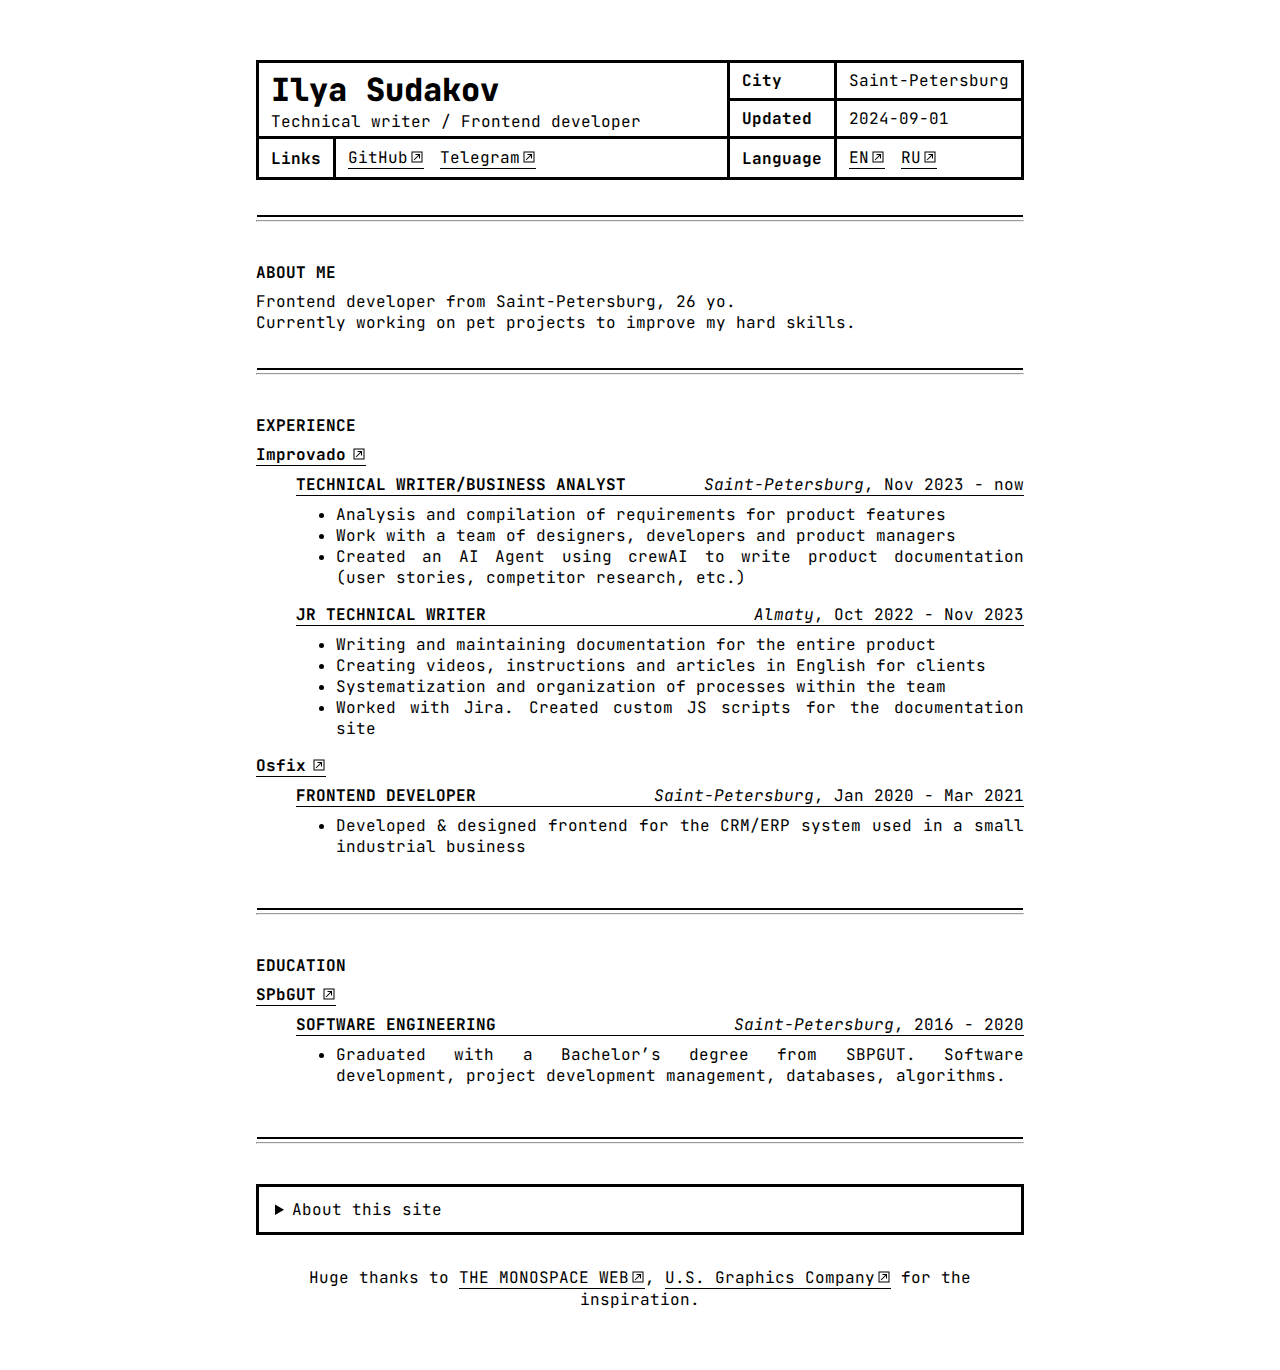
==== en/index.html @ 4d337430 "Fixed lang links" ====
<!DOCTYPE html>
<html lang="en">
  <head>
    <meta charset="UTF-8" />
    <meta name="viewport" content="width=device-width, initial-scale=1.0" />
    <meta name="description" content="Portfolio blog" />
    <title>Ilya Sudakov - Resume</title>
    <link rel="stylesheet" href="../src/styles.css" />

    <link rel="preconnect" href="https://fonts.googleapis.com" />
    <link rel="preconnect" href="https://fonts.gstatic.com" crossorigin />
    <link
      href="https://fonts.googleapis.com/css2?family=JetBrains+Mono:ital,wght@0,100..800;1,100..800&display=swap"
      rel="stylesheet"
    />
    <meta lang="en" />
  </head>
  <body>
    <main class="container">
      <table class="table">
        <tbody>
          <tr>
            <td rowspan="2" colspan="2">
              <div class="table__title">Ilya Sudakov</div>
              <div class="table__sub-title">Technical writer / Frontend
developer</div>
            </td>
            <td class="table__column-name full-width">City</td>
            <td style="white-space: pre">Saint-Petersburg</td>
          </tr>
          <tr>
            <td class="table__column-name">Updated</td>
            <td style="white-space: pre">2024-09-01</td>
          </tr>
          <tr>
            <td class="table__column-name fit-content">Links</td>
            <td class="full-width">
              <div class="table__list">
                <a href="https://github.com/ilyasudakov">GitHub</a>
                <a href="https://t.me/ilyasudakov">Telegram</a>
              </div>
            </td>
            <td class="table__column-name">Language</td>
            <td>
              <div class="table__list">
                <a href="/monospace/en">EN</a>
                <a href="/monospace/ru">RU</a>
              </div>
            </td>
          </tr>
        </tbody>
      </table>

      <table class="table table--mobile-only">
        <tbody>
          <tr>
            <td>
              <div class="table__title">Ilya Sudakov</div>
              <div class="table__sub-title">Technical writer / Frontend
developer</div>
            </td>
          </tr>
          <tr>
            <td class="full-width">
              <div class="table__list">
                <a href="https://github.com/ilyasudakov">GitHub</a>
                <a href="https://t.me/ilyasudakov">Telegram</a>
              </div>
            </td>
          </tr>
        </tbody>
      </table>
      <hr />
      <h2 id="about-me">About me</h2>
      <p>Frontend developer from Saint-Petersburg, 26 yo.</p>
      <p>Currently working on pet projects to improve my hard
      skills.</p>
      <hr />
      <h2 id="experience">Experience</h2>
      <section class="experience-list">
      <ul>
      <li><h3 id="improvado"><a
      href="https://improvado.io">Improvado</a></h3>
      <ul>
      <li><h4
      id="technical-writerbusiness-analyst-saint-petersburg-nov-2023---now"><span>Technical
      writer/Business Analyst</span> <span><em>Saint-Petersburg</em>,
      Nov 2023 - now</span></h4>
      <ul>
      <li>Analysis and compilation of requirements for product
      features</li>
      <li>Work with a team of designers, developers and product
      managers</li>
      <li>Created an AI Agent using crewAI to write product
      documentation (user stories, competitor research, etc.)</li>
      </ul></li>
      <li><h4
      id="jr-technical-writer-almaty-oct-2022---nov-2023"><span>Jr
      Technical writer</span> <span><em>Almaty</em>, Oct 2022 - Nov
      2023</span></h4>
      <ul>
      <li>Writing and maintaining documentation for the entire
      product</li>
      <li>Creating videos, instructions and articles in English for
      clients</li>
      <li>Systematization and organization of processes within the
      team</li>
      <li>Worked with Jira. Created custom JS scripts for the
      documentation site</li>
      </ul></li>
      </ul></li>
      <li><h3 id="osfix"><a href="https://osfix.ru">Osfix</a></h3>
      <ul>
      <li><h4
      id="frontend-developer-saint-petersburg-jan-2020---mar-2021"><span>Frontend
      developer</span> <span><em>Saint-Petersburg</em>, Jan 2020 - Mar
      2021</span></h4>
      <ul>
      <li>Developed &amp; designed frontend for the CRM/ERP system used
      in a small industrial business</li>
      </ul></li>
      </ul></li>
      </ul>
      </section>
      <hr />
      <h2 id="education">Education</h2>
      <section class="experience-list">
      <ul>
      <li><h3 id="spbgut"><a href="https://sut.ru">SPbGUT</a></h3>
      <ul>
      <li><h4
      id="software-engineering-saint-petersburg-2016---2020"><span>Software
      Engineering</span> <span><em>Saint-Petersburg</em>, 2016 -
      2020</span></h4>
      <ul>
      <li>Graduated with a Bachelor’s degree from SBPGUT. Software
      development, project development management, databases,
      algorithms.</li>
      </ul></li>
      </ul></li>
      </ul>
      </section>
      <hr />
      <details>
      <summary>
      About this site
      </summary>
      <ul>
      <li>
      Code: <a
      href="https://github.com/ilyasudakov/monospace">GitHub</a>
      </li>
      <li>
      <a href="https://github.com/jgm/pandoc">Pandoc CLI</a> for
      converting Markdown -&gt; HTML
      </li>
      <li>
      0 frameworks for page rendering, only HTML and CSS
      </li>
      </ul>
      </details>
      <footer>
      Huge thanks to <a
      href="https://owickstrom.github.io/the-monospace-web/">THE
      MONOSPACE WEB</a>, <a href="https://x.com/usgraphics">U.S.
      Graphics Company</a> for the inspiration.
      </footer>
    </main>
    <script src="../src/postprocess_document.js"></script>
  </body>
</html>
---- src/styles.css ----
/* DEFAULTS */

:root {
  font-size: 16px;

  --main-color: #000;
  --link-color: #000;

  --line-size: 3px;
}

* {
  box-sizing: border-box;
  font-family: "JetBrains Mono", monospace;
  text-align: justify;
}

a {
  position: relative;

  display: inline-block;

  width: fit-content;

  border-bottom: 1px solid var(--main-color);
  color: var(--link-color);
  text-decoration: none;
}

a span {
  width: fit-content;
  padding-right: 1rem;
}

a svg {
  position: absolute;
  right: -1px;
  top: 2px;
}

h1 a span,
h2 a span,
h3 a span,
h4 a span,
h5 a span,
h6 a span {
  padding-right: 1.25rem;
}

h1 a svg,
h2 a svg,
h3 a svg,
h4 a svg,
h5 a svg,
h6 a svg {
  right: -1px;
  top: 2px;
}

hr {
  position: relative;
  overflow: visible;

  margin: 40px 0;

  width: 100%;
  height: 1px;

  background-color: var(--main-color);
}

hr::before {
  content: " ";

  position: absolute;
  top: -6px;
  left: 0;

  width: 100%;
  height: 2px;

  background-color: var(--main-color);
}

body {
  margin: 0;
  padding: 60px 0;

  display: flex;
  justify-content: center;
}

h2 {
  margin-top: 0;
  margin-bottom: 0.5rem;

  font-size: 1rem;
  font-weight: bold;
  text-transform: uppercase;
}

p {
  margin: 0;
}

footer {
  margin-top: 2rem;
  text-align: center;
}

details {
  border: var(--line-size) solid var(--main-color);

  padding: 0.75rem 1rem;
}

details summary {
  cursor: pointer;
}

details[open] summary {
  margin-bottom: 0.5rem;
}

/* CONTAINER */

.container {
  width: 100%;
  --container-padding: 1rem;
  max-width: calc(768px + var(--container-padding) * 2);
  padding: 0 var(--container-padding);

  display: flex;
  flex-direction: column;
  align-items: stretch;
}

ul {
  margin: 0;
}

/* TABLE */

.table {
  width: 100%;
  border-spacing: 0;
  border: var(--line-size) solid var(--main-color);
}

.table.table--mobile-only {
  display: none;
}

.table tr:not(:last-child) td {
  border-bottom: var(--line-size) solid var(--main-color);
}

.table td {
  width: 0%;
  height: 38px;

  padding: 0.25rem 0.75rem;
}

.table td.fit-content {
  width: fit-content;
}
.table td.full-width {
  width: 100%;
}

.table td:not(:last-child) {
  border-right: var(--line-size) solid var(--main-color);
}

.table .table__title {
  font-size: 2rem;
  font-weight: 900;
}

.table .table__sub-title {
  font-size: 1rem;
}

.table .table__column-name {
  font-weight: 700;
}

.table .table__list {
  display: flex;
  gap: 1rem;
}

/* LIST */

.experience-list ul {
  list-style-type: disc;
}

.experience-list > ul {
  padding: 0;
  margin-bottom: 1rem;
  list-style-type: none;
}

.experience-list > ul > li > ul {
  list-style-type: none;
}
.experience-list > ul > li > ul > li {
  margin-bottom: 1rem;
}

.experience-list h3,
h4 {
  margin: 0;
  font-size: 1rem;
  margin-bottom: 0.5rem;
  list-style-type: none;
}

.experience-list h4 {
  display: flex;
  align-items: center;
  justify-content: space-between;

  border-bottom: 1px solid var(--main-color);
}

.experience-list h4 span:first-child {
  font-weight: bold;
  text-transform: uppercase;
}

.experience-list h4 span:not(:first-child) {
  font-weight: 400;
}

@media (max-width: 768px) {
  .container {
    overflow: hidden;
  }

  .table {
    display: none;
  }
  .table.table--mobile-only {
    display: table;
  }

  .experience-list h4 {
    display: flex;
    flex-direction: column;
    align-items: flex-start;
  }

  .experience-list > ul > li > ul {
    padding-left: 0.5rem;
  }
}
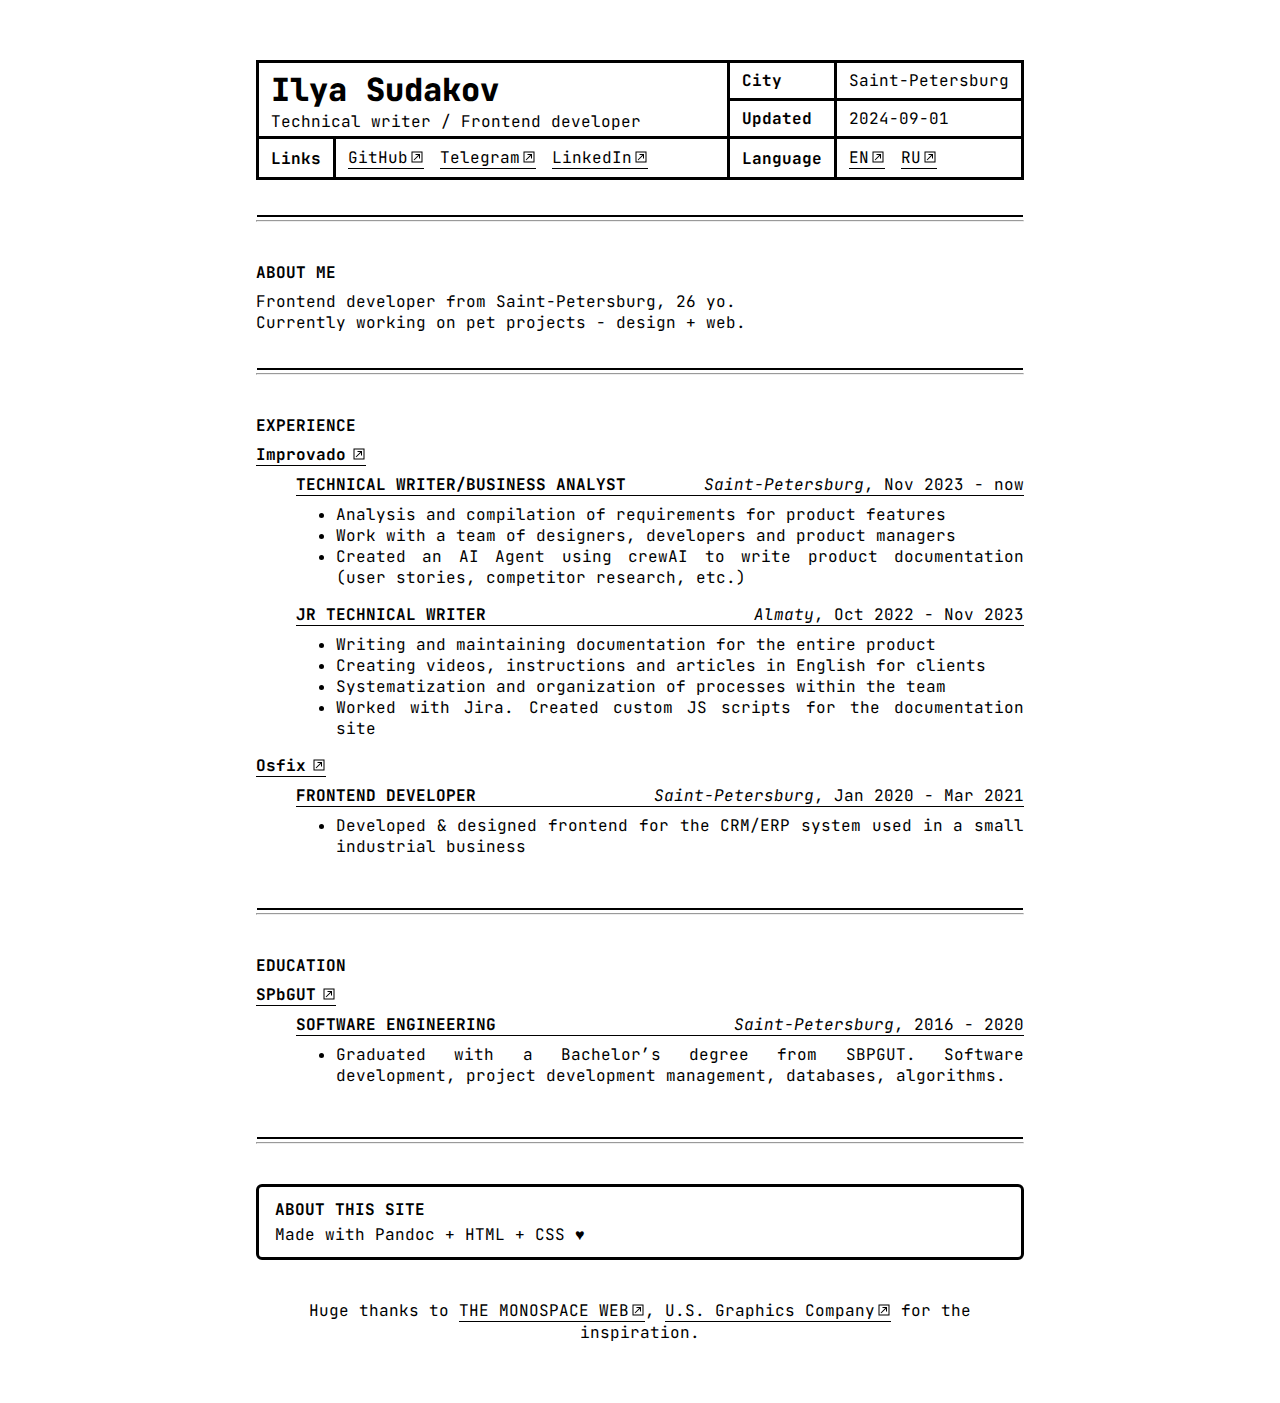
==== commit cf6ca448: "Added bash script for generating files" ====
--- a/en/index.html
+++ b/en/index.html
@@ -38,6 +38,7 @@
               <div class="table__list">
                 <a href="https://github.com/ilyasudakov">GitHub</a>
                 <a href="https://t.me/ilyasudakov">Telegram</a>
+                <a href="https://linkedin.com/in/ilyasudakov">LinkedIn</a>
               </div>
             </td>
             <td class="table__column-name">Language</td>
@@ -65,6 +66,7 @@
               <div class="table__list">
                 <a href="https://github.com/ilyasudakov">GitHub</a>
                 <a href="https://t.me/ilyasudakov">Telegram</a>
+                <a href="https://linkedin.com/in/ilyasudakov">LinkedIn</a>
               </div>
             </td>
           </tr>
@@ -73,8 +75,7 @@
       <hr />
       <h2 id="about-me">About me</h2>
       <p>Frontend developer from Saint-Petersburg, 26 yo.</p>
-      <p>Currently working on pet projects to improve my hard
-      skills.</p>
+      <p>Currently working on pet projects - design + web.</p>
       <hr />
       <h2 id="experience">Experience</h2>
       <section class="experience-list">
@@ -141,24 +142,16 @@
       </ul>
       </section>
       <hr />
-      <details>
-      <summary>
-      About this site
-      </summary>
-      <ul>
-      <li>
-      Code: <a
-      href="https://github.com/ilyasudakov/monospace">GitHub</a>
-      </li>
-      <li>
-      <a href="https://github.com/jgm/pandoc">Pandoc CLI</a> for
-      converting Markdown -&gt; HTML
-      </li>
-      <li>
-      0 frameworks for page rendering, only HTML and CSS
-      </li>
-      </ul>
-      </details>
+      <div class="informer">
+      <!-- prettier-ignore -->
+      <div class="informer__title">
+      <p>About this site</p>
+      </div>
+      <!-- prettier-ignore -->
+      <div class="informer__content">
+      <p>Made with Pandoc + HTML + CSS ♥</p>
+      </div>
+      </div>
       <footer>
       Huge thanks to <a
       href="https://owickstrom.github.io/the-monospace-web/">THE
--- a/src/styles.css
+++ b/src/styles.css
@@ -104,13 +104,14 @@
 }
 
 footer {
-  margin-top: 2rem;
+  margin-top: 1.5rem;
   text-align: center;
 }
 
 details {
   border: var(--line-size) solid var(--main-color);
 
+  margin-bottom: 1rem;
   padding: 0.75rem 1rem;
 }
 
@@ -233,6 +234,22 @@
 
 .experience-list h4 span:not(:first-child) {
   font-weight: 400;
+}
+
+/* INFORMERS */
+.informer {
+  border: var(--line-size) solid var(--main-color);
+  border-radius: 6px;
+
+  margin-bottom: 1rem;
+  padding: 0.75rem 1rem;
+}
+
+.informer .informer__title {
+  font-weight: bold;
+  text-transform: uppercase;
+  font-size: 1rem;
+  margin-bottom: 0.25rem;
 }
 
 @media (max-width: 768px) {
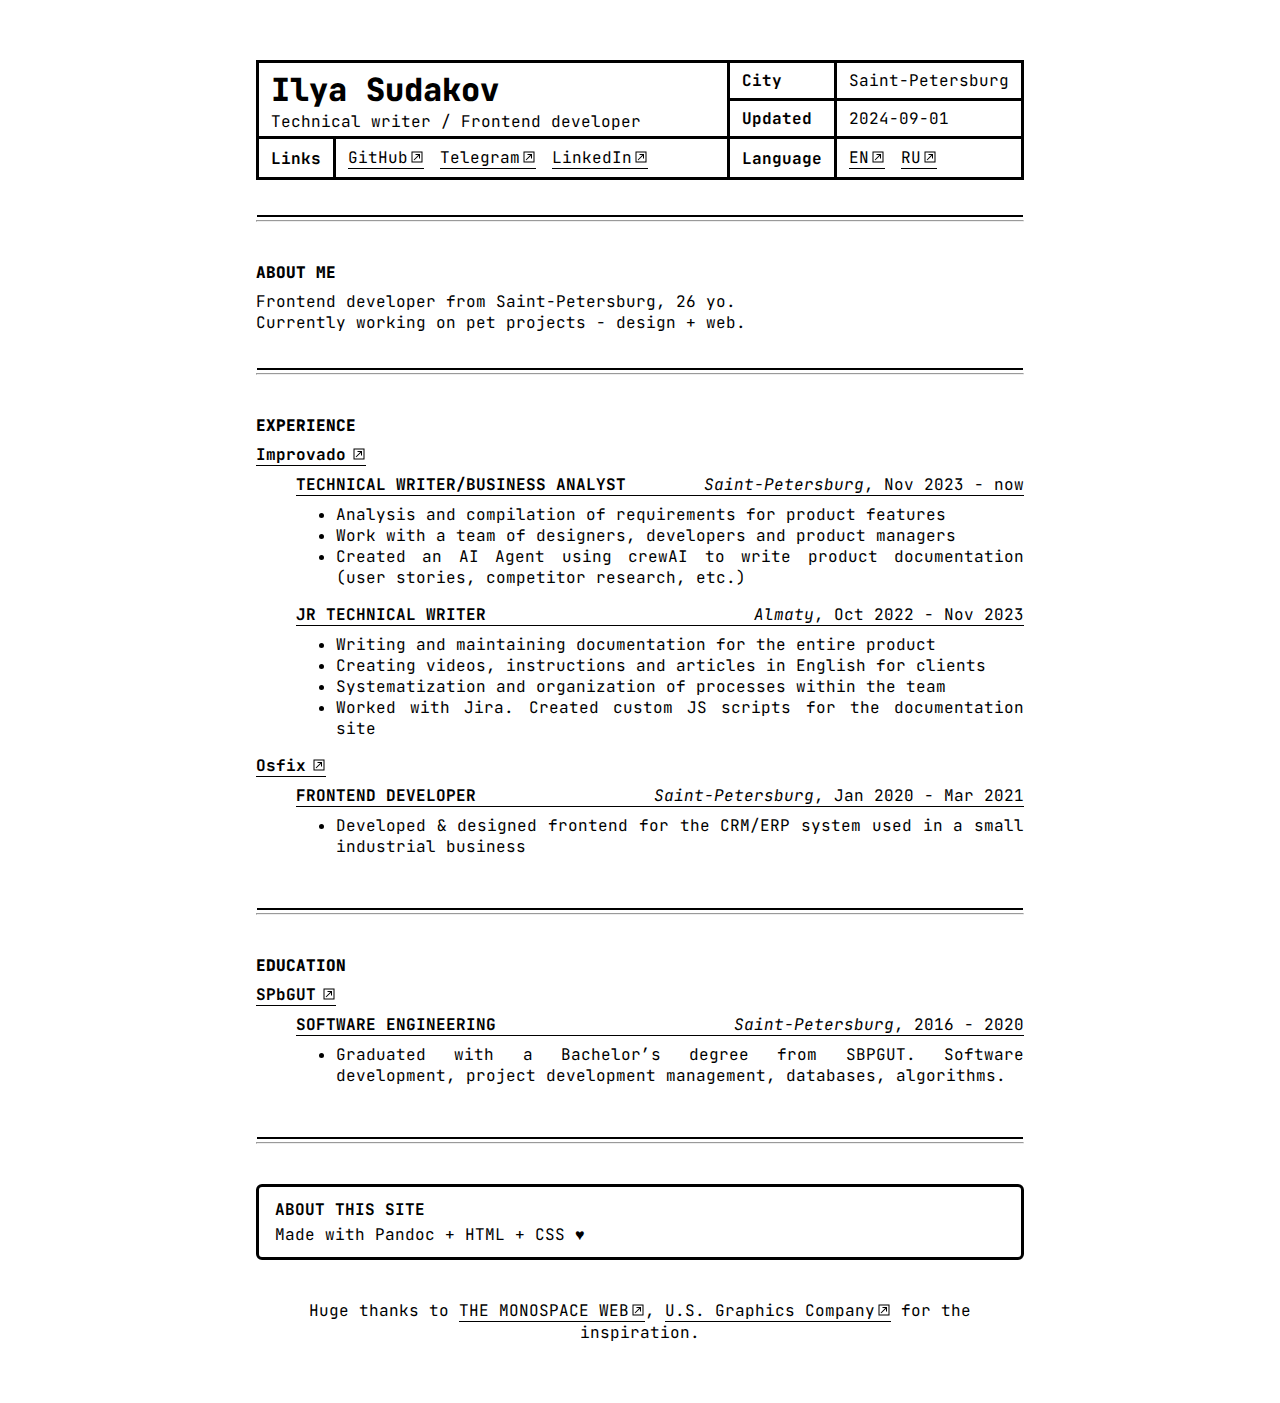
==== commit fe59e256: "Fixed same-hostname links" ====
--- a/en/index.html
+++ b/en/index.html
@@ -10,7 +10,7 @@
     <link rel="preconnect" href="https://fonts.googleapis.com" />
     <link rel="preconnect" href="https://fonts.gstatic.com" crossorigin />
     <link
-      href="https://fonts.googleapis.com/css2?family=JetBrains+Mono:ital,wght@0,100..800;1,100..800&display=swap"
+      href="https://fonts.googleapis.com/css2?family=JetBrains+Mono:ital,wght@0,100..900;1,100..900&display=swap"
       rel="stylesheet"
     />
     <meta lang="en" />
--- a/src/styles.css
+++ b/src/styles.css
@@ -95,7 +95,7 @@
   margin-bottom: 0.5rem;
 
   font-size: 1rem;
-  font-weight: bold;
+  font-weight: 900;
   text-transform: uppercase;
 }
 
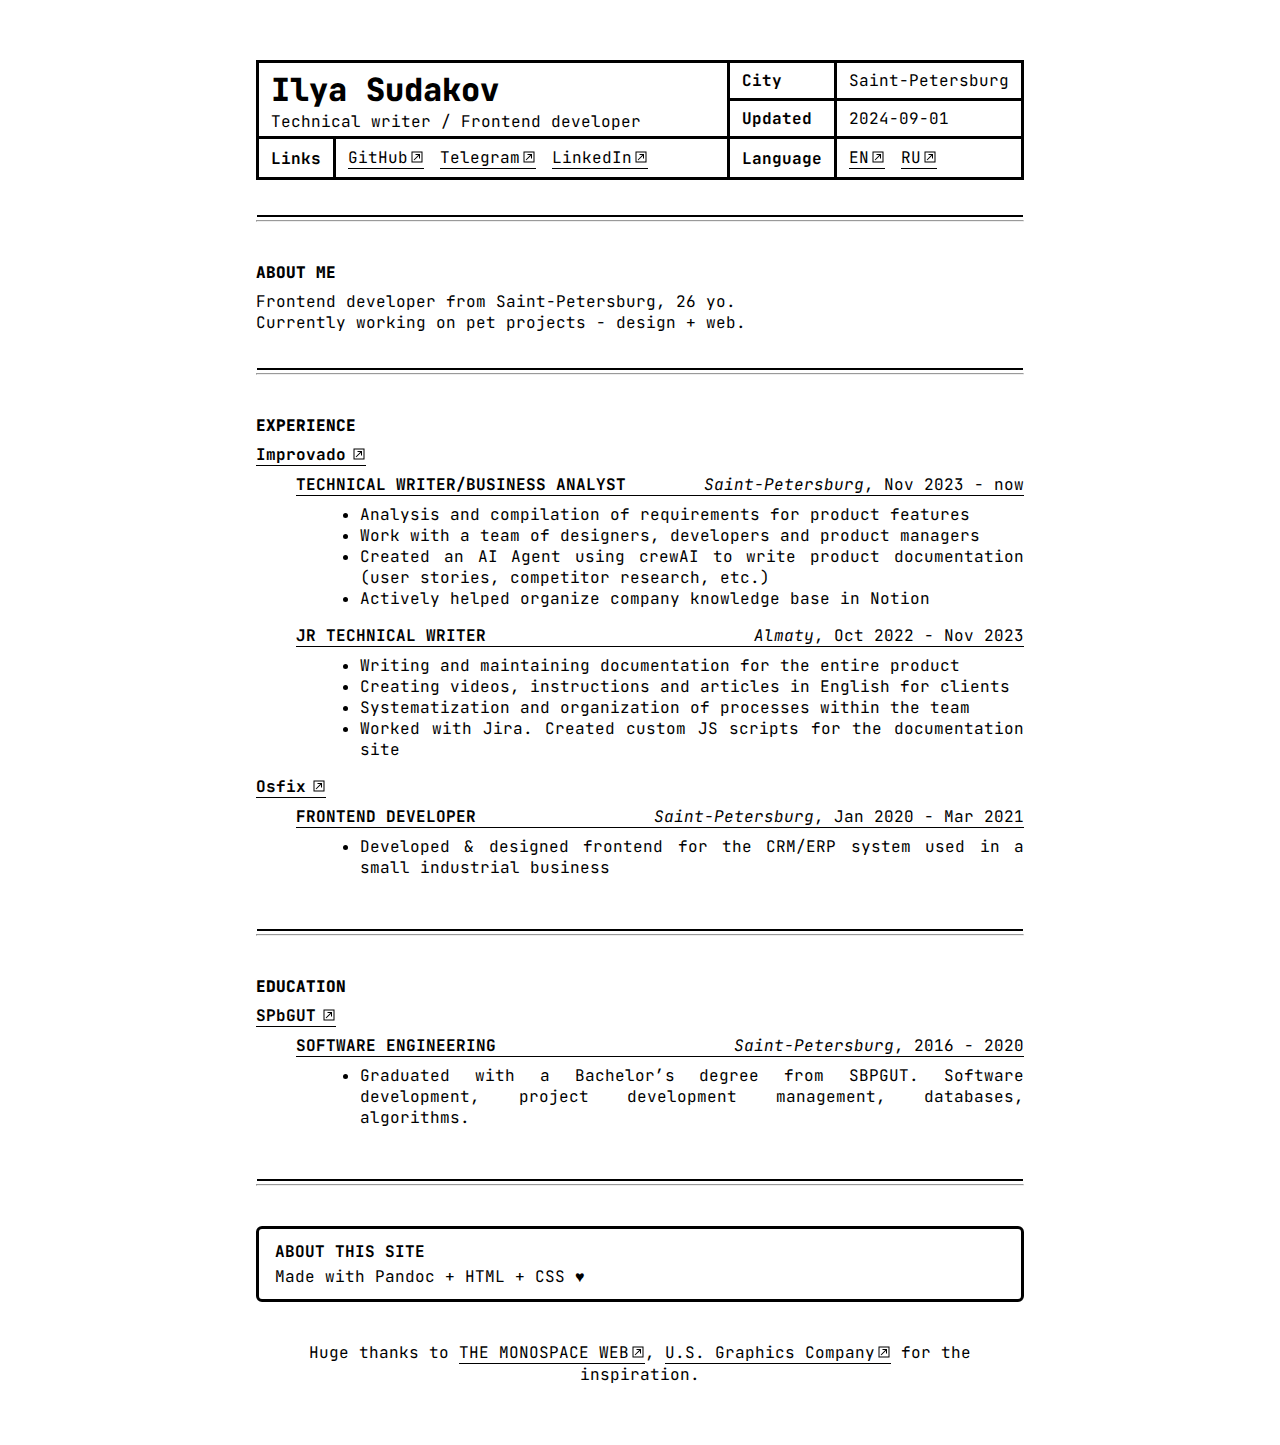
==== commit 26601366: "Updated list styles" ====
--- a/en/index.html
+++ b/en/index.html
@@ -94,6 +94,7 @@
       managers</li>
       <li>Created an AI Agent using crewAI to write product
       documentation (user stories, competitor research, etc.)</li>
+      <li>Actively helped organize company knowledge base in Notion</li>
       </ul></li>
       <li><h4
       id="jr-technical-writer-almaty-oct-2022---nov-2023"><span>Jr
--- a/src/styles.css
+++ b/src/styles.css
@@ -210,6 +210,9 @@
 .experience-list > ul > li > ul > li {
   margin-bottom: 1rem;
 }
+.experience-list > ul > li > ul > li > ul {
+  padding-left: 4rem;
+}
 
 .experience-list h3,
 h4 {
@@ -271,6 +274,9 @@
   }
 
   .experience-list > ul > li > ul {
-    padding-left: 0.5rem;
-  }
-}
+    padding-left: 1rem;
+  }
+  .experience-list > ul > li > ul > li > ul {
+    padding-left: 2rem;
+  }
+}
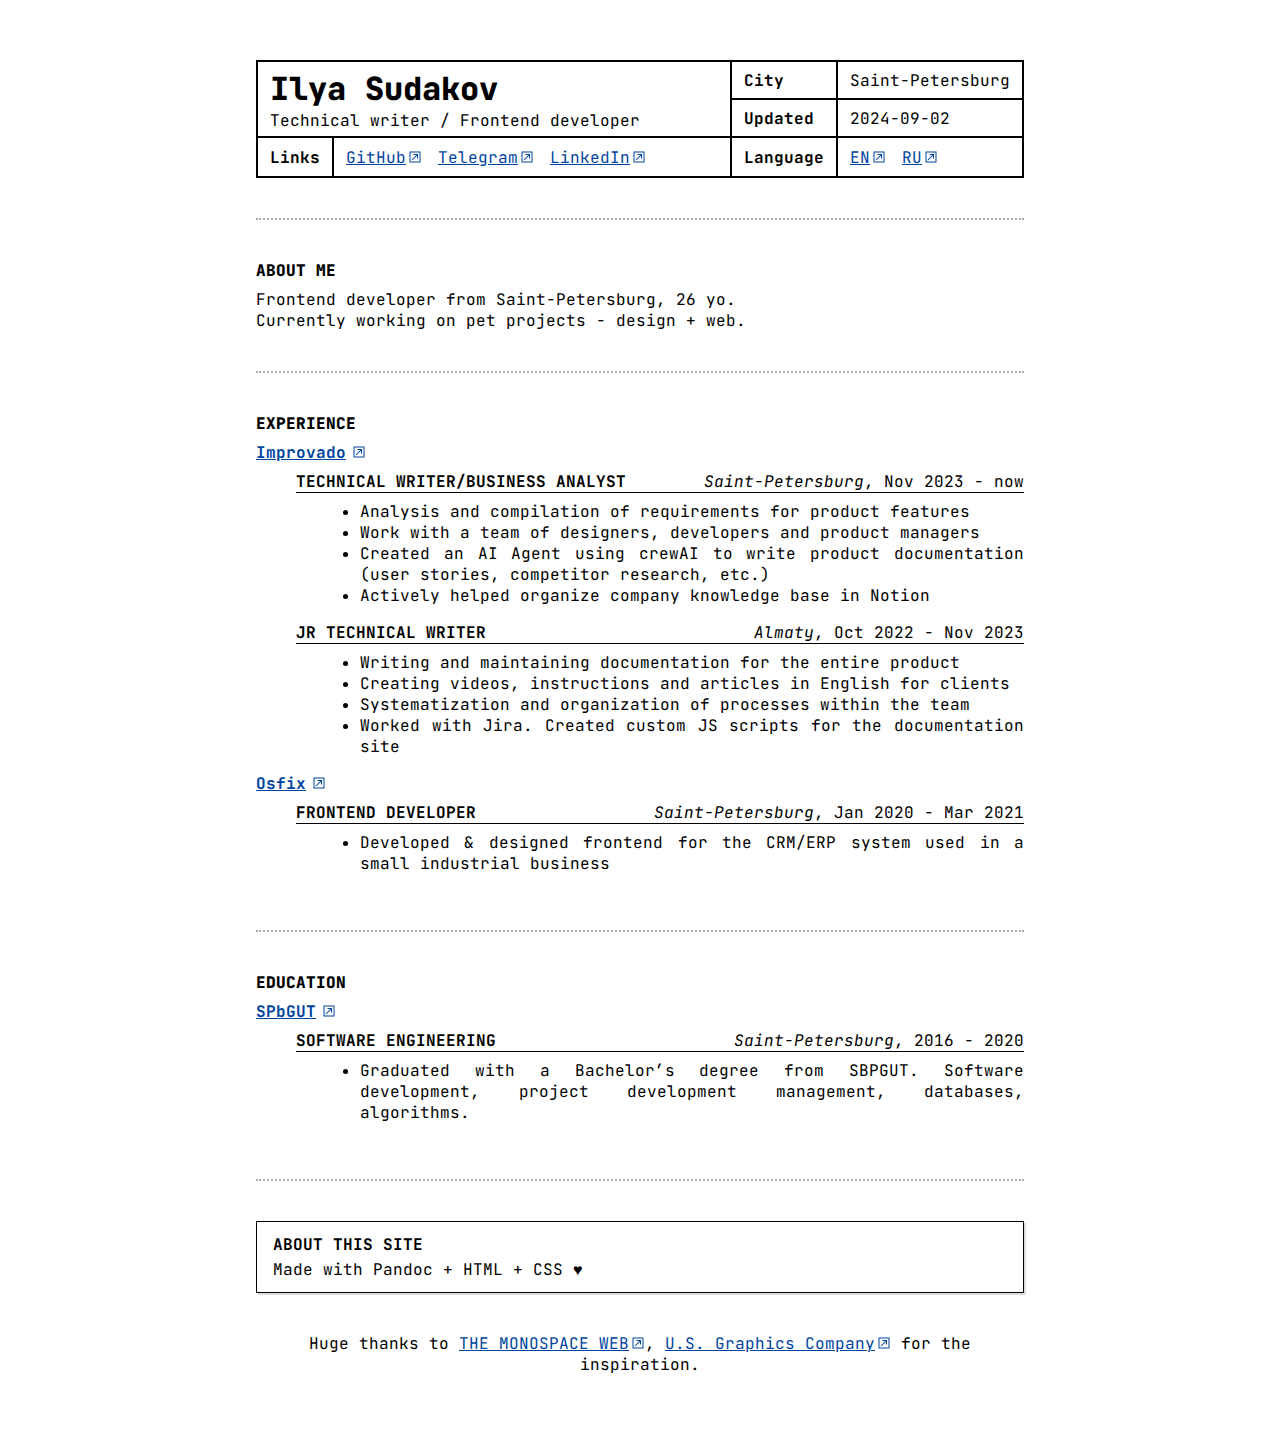
==== commit 983f2ba6: "Updated separators" ====
--- a/en/index.html
+++ b/en/index.html
@@ -30,7 +30,7 @@
           </tr>
           <tr>
             <td class="table__column-name">Updated</td>
-            <td style="white-space: pre">2024-09-01</td>
+            <td style="white-space: pre">2024-09-02</td>
           </tr>
           <tr>
             <td class="table__column-name fit-content">Links</td>
--- a/src/styles.css
+++ b/src/styles.css
@@ -4,9 +4,10 @@
   font-size: 16px;
 
   --main-color: #000;
-  --link-color: #000;
-
-  --line-size: 3px;
+  --secondary-color: #aaa;
+  --link-color: #00449e;
+
+  --line-size: 2px;
 }
 
 * {
@@ -22,9 +23,8 @@
 
   width: fit-content;
 
-  border-bottom: 1px solid var(--main-color);
+  text-decoration: underline;
   color: var(--link-color);
-  text-decoration: none;
 }
 
 a span {
@@ -59,27 +59,15 @@
 
 hr {
   position: relative;
-  overflow: visible;
 
   margin: 40px 0;
 
+  border: 0;
+  border-bottom: 2px solid var(--secondary-color);
+  border-style: dotted;
+
   width: 100%;
   height: 1px;
-
-  background-color: var(--main-color);
-}
-
-hr::before {
-  content: " ";
-
-  position: absolute;
-  top: -6px;
-  left: 0;
-
-  width: 100%;
-  height: 2px;
-
-  background-color: var(--main-color);
 }
 
 body {
@@ -241,11 +229,12 @@
 
 /* INFORMERS */
 .informer {
-  border: var(--line-size) solid var(--main-color);
-  border-radius: 6px;
+  border: 1px solid var(--main-color);
 
   margin-bottom: 1rem;
   padding: 0.75rem 1rem;
+
+  box-shadow: 2px 2px #ddd;
 }
 
 .informer .informer__title {
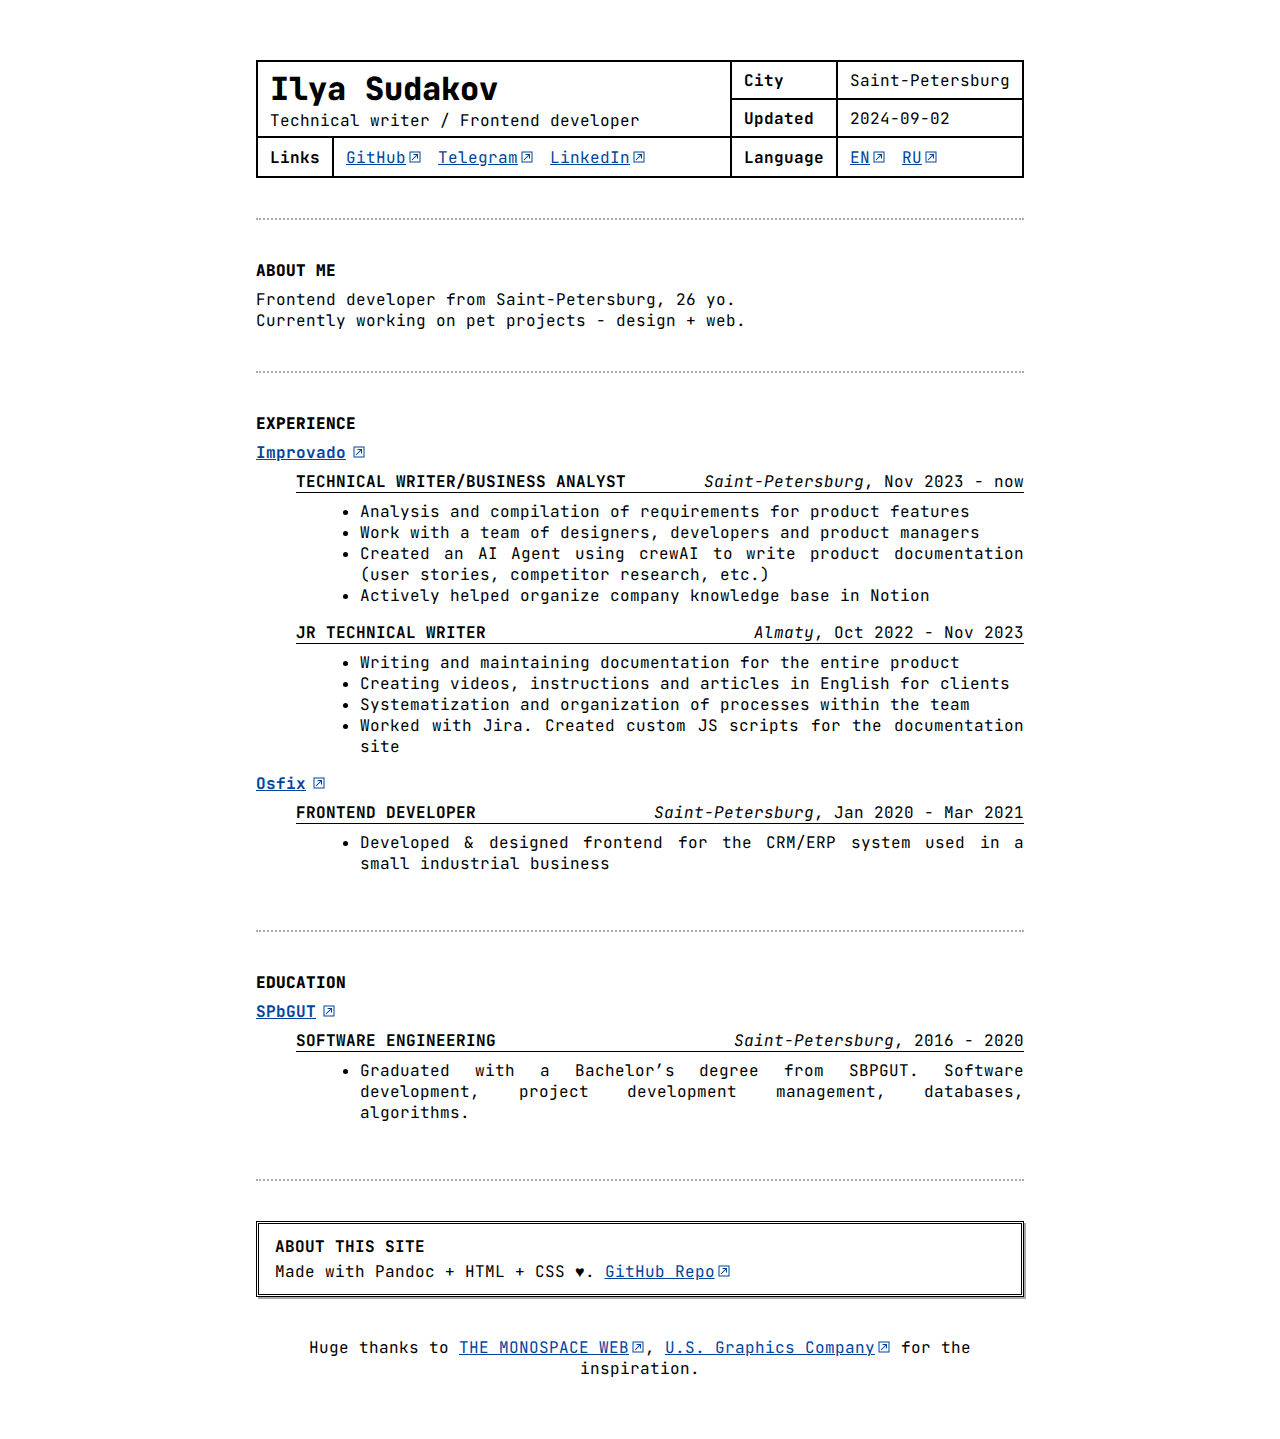
==== commit bfc1d26c: "Added repo link" ====
--- a/en/index.html
+++ b/en/index.html
@@ -150,7 +150,9 @@
       </div>
       <!-- prettier-ignore -->
       <div class="informer__content">
-      <p>Made with Pandoc + HTML + CSS ♥</p>
+      <p>Made with Pandoc + HTML + CSS ♥. <a
+      href="https://github.com/ilyasudakov/monospace/">GitHub
+      Repo</a></p>
       </div>
       </div>
       <footer>
--- a/src/styles.css
+++ b/src/styles.css
@@ -229,12 +229,12 @@
 
 /* INFORMERS */
 .informer {
-  border: 1px solid var(--main-color);
-
-  margin-bottom: 1rem;
+  margin-bottom: 1rem;
+
+  box-shadow: 2px 2px var(--secondary-color);
+  border: 3px double var(--main-color);
+
   padding: 0.75rem 1rem;
-
-  box-shadow: 2px 2px #ddd;
 }
 
 .informer .informer__title {
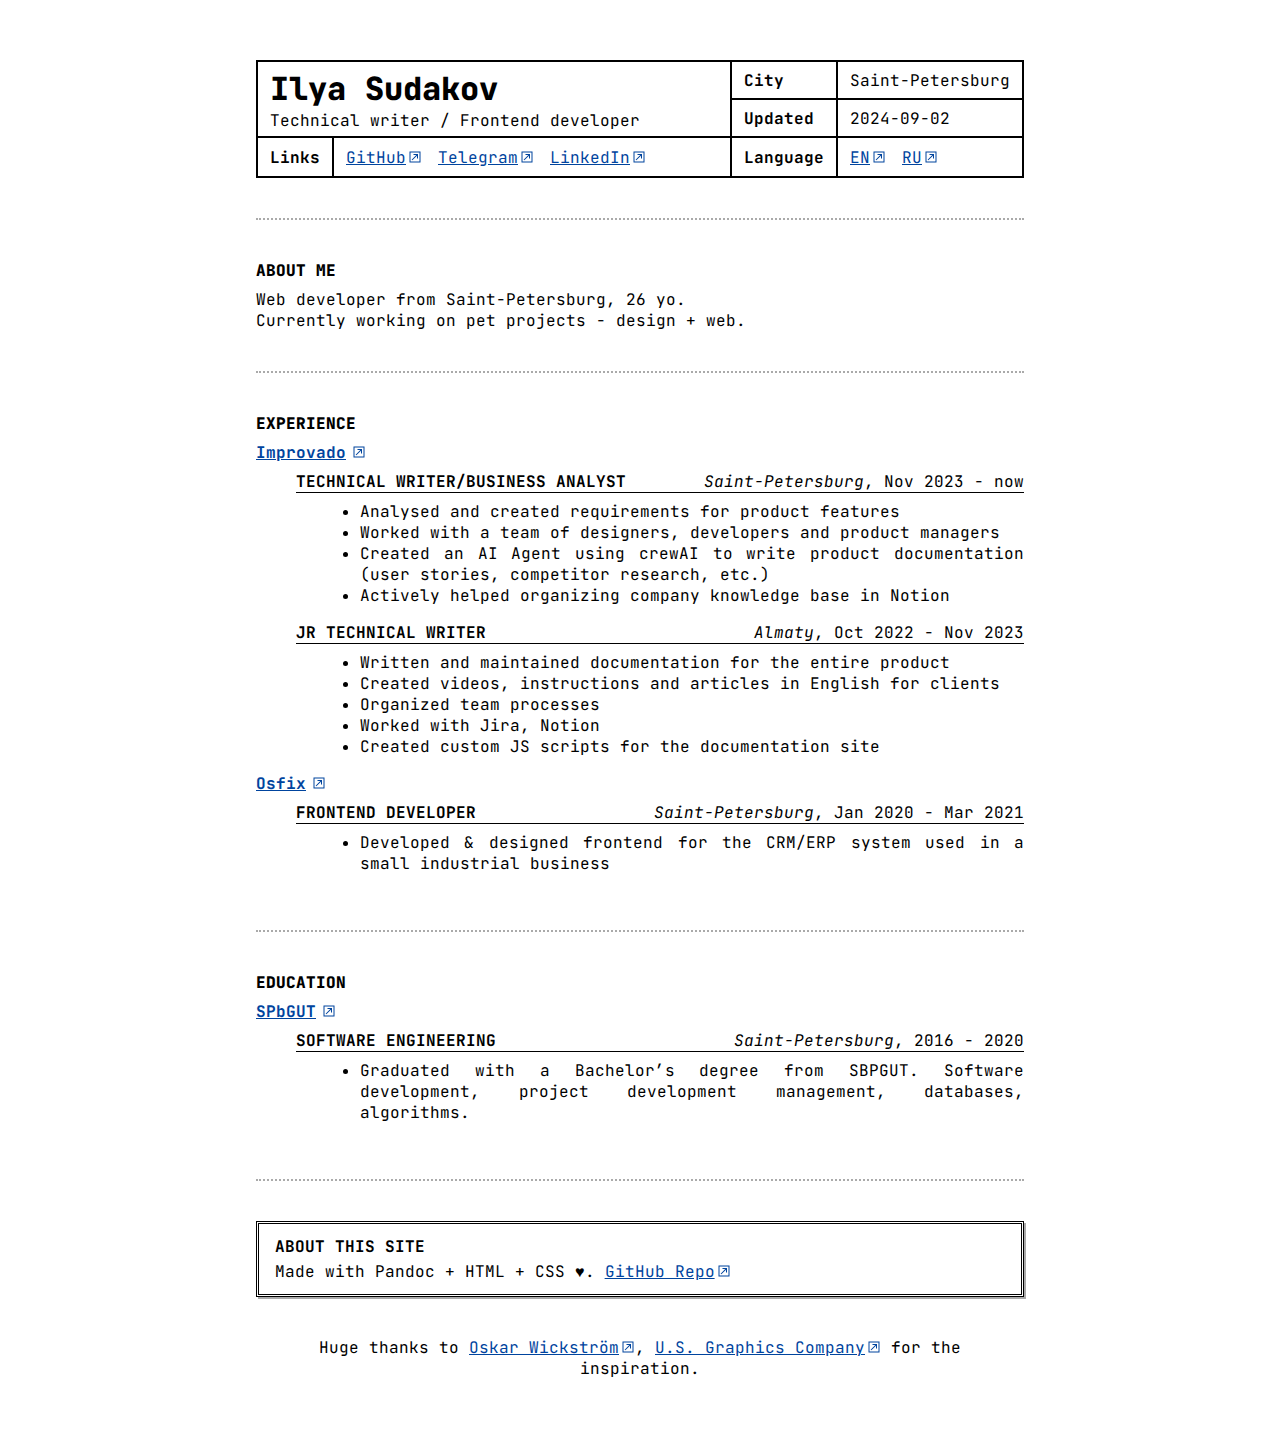
==== commit 84b6c91c: "Updated text content" ====
--- a/en/index.html
+++ b/en/index.html
@@ -74,7 +74,7 @@
       </table>
       <hr />
       <h2 id="about-me">About me</h2>
-      <p>Frontend developer from Saint-Petersburg, 26 yo.</p>
+      <p>Web developer from Saint-Petersburg, 26 yo.</p>
       <p>Currently working on pet projects - design + web.</p>
       <hr />
       <h2 id="experience">Experience</h2>
@@ -88,27 +88,26 @@
       writer/Business Analyst</span> <span><em>Saint-Petersburg</em>,
       Nov 2023 - now</span></h4>
       <ul>
-      <li>Analysis and compilation of requirements for product
-      features</li>
-      <li>Work with a team of designers, developers and product
+      <li>Analysed and created requirements for product features</li>
+      <li>Worked with a team of designers, developers and product
       managers</li>
       <li>Created an AI Agent using crewAI to write product
       documentation (user stories, competitor research, etc.)</li>
-      <li>Actively helped organize company knowledge base in Notion</li>
+      <li>Actively helped organizing company knowledge base in
+      Notion</li>
       </ul></li>
       <li><h4
       id="jr-technical-writer-almaty-oct-2022---nov-2023"><span>Jr
       Technical writer</span> <span><em>Almaty</em>, Oct 2022 - Nov
       2023</span></h4>
       <ul>
-      <li>Writing and maintaining documentation for the entire
+      <li>Written and maintained documentation for the entire
       product</li>
-      <li>Creating videos, instructions and articles in English for
+      <li>Created videos, instructions and articles in English for
       clients</li>
-      <li>Systematization and organization of processes within the
-      team</li>
-      <li>Worked with Jira. Created custom JS scripts for the
-      documentation site</li>
+      <li>Organized team processes</li>
+      <li>Worked with Jira, Notion</li>
+      <li>Created custom JS scripts for the documentation site</li>
       </ul></li>
       </ul></li>
       <li><h3 id="osfix"><a href="https://osfix.ru">Osfix</a></h3>
@@ -156,10 +155,9 @@
       </div>
       </div>
       <footer>
-      Huge thanks to <a
-      href="https://owickstrom.github.io/the-monospace-web/">THE
-      MONOSPACE WEB</a>, <a href="https://x.com/usgraphics">U.S.
-      Graphics Company</a> for the inspiration.
+      Huge thanks to <a href="https://x.com/owickstrom">Oskar
+      Wickström</a>, <a href="https://x.com/usgraphics">U.S. Graphics
+      Company</a> for the inspiration.
       </footer>
     </main>
     <script src="../src/postprocess_document.js"></script>
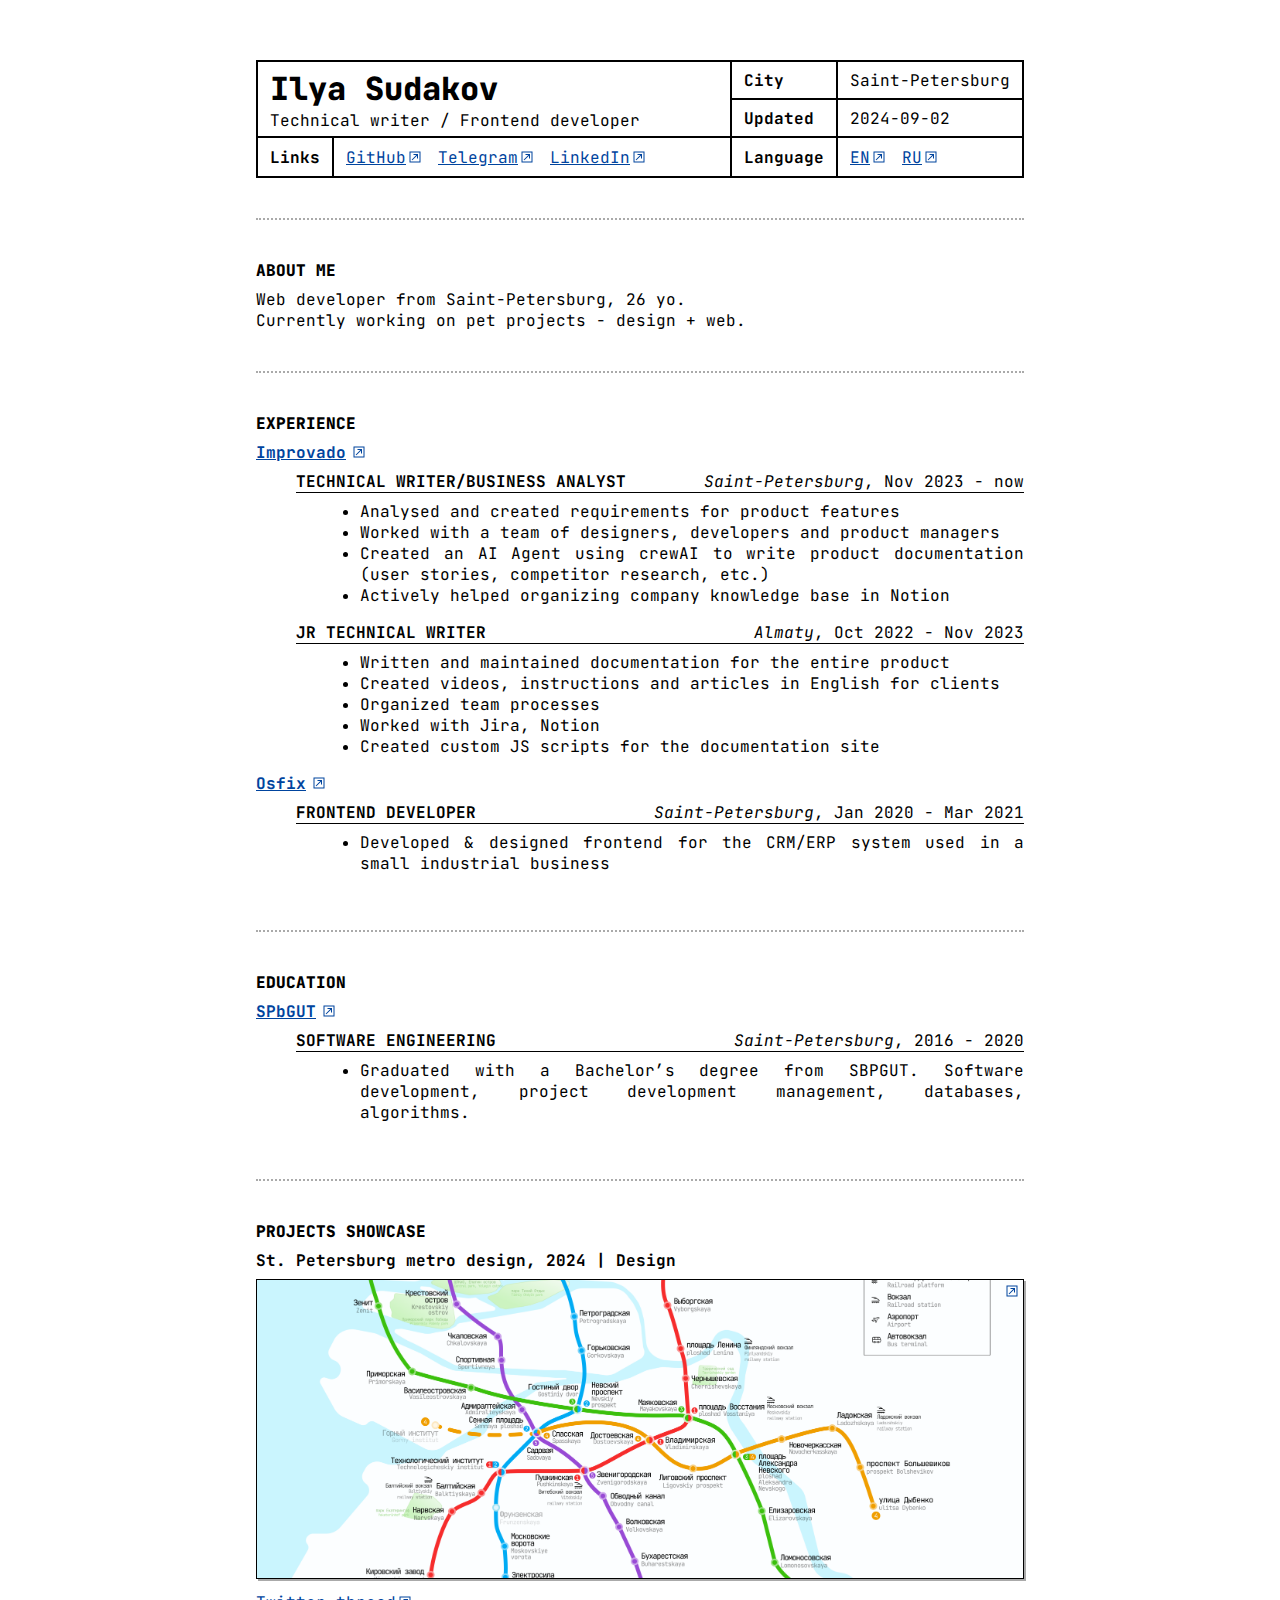
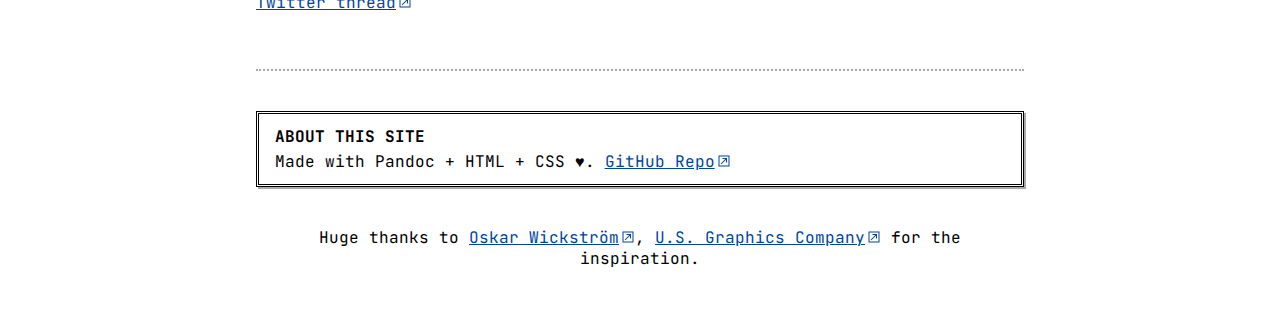
==== commit ad084cd6: "Added showcase section" ====
--- a/en/index.html
+++ b/en/index.html
@@ -142,6 +142,25 @@
       </ul>
       </section>
       <hr />
+      <h2 id="projects-showcase">Projects showcase</h2>
+      <section class="showcase-list">
+      <ul>
+      <li><h4
+      id="st.-petersburg-metro-design-2024-design">St. Petersburg metro
+      design, 2024 | Design</h4>
+      <p><a
+      href="https://x.com/ilyasudakov_dev/status/1831182730467672080"><img
+      src="/assets/metro_spb.png" alt="St. Petersburg metro" /></a></p>
+      <div class="links">
+      <ul>
+      <li><a
+      href="https://x.com/ilyasudakov_dev/status/1831182730467672080">Twitter
+      thread</a></li>
+      </ul>
+      </div>
+      </section></li>
+      </ul>
+      <hr />
       <div class="informer">
       <!-- prettier-ignore -->
       <div class="informer__title">
--- a/src/styles.css
+++ b/src/styles.css
@@ -244,6 +244,68 @@
   margin-bottom: 0.25rem;
 }
 
+/* SHOWCASE LIST */
+.showcase-list > ul {
+  padding: 0;
+  margin-bottom: 1rem;
+  list-style-type: none;
+}
+
+figure {
+  margin: 0;
+
+  padding: 0;
+
+  width: 100%;
+  height: auto;
+}
+
+figure > img,
+.showcase-list img {
+  box-shadow: 2px 2px var(--secondary-color);
+  border: 1px solid var(--main-color);
+
+  margin-bottom: 0.5rem;
+
+  min-width: 100%;
+  max-height: 300px;
+  object-fit: cover;
+  object-position: 50% 60%;
+}
+
+.showcase-list > ul {
+  display: grid;
+  grid-template-columns: 1fr;
+  gap: 0.5rem;
+}
+
+.showcase-list > ul > li > ul {
+  margin-bottom: 1rem;
+}
+
+.showcase-list > ul > li > ul > li {
+  list-style-type: disc;
+}
+
+.showcase-list a:has(img) {
+  width: 100%;
+}
+
+a:has(img) svg {
+  top: 0.25rem;
+  right: 0.25rem;
+}
+
+.links > ul {
+  display: flex;
+
+  gap: 0.75rem;
+
+  padding: 0;
+
+  list-style-type: none;
+}
+
 @media (max-width: 768px) {
   .container {
     overflow: hidden;
